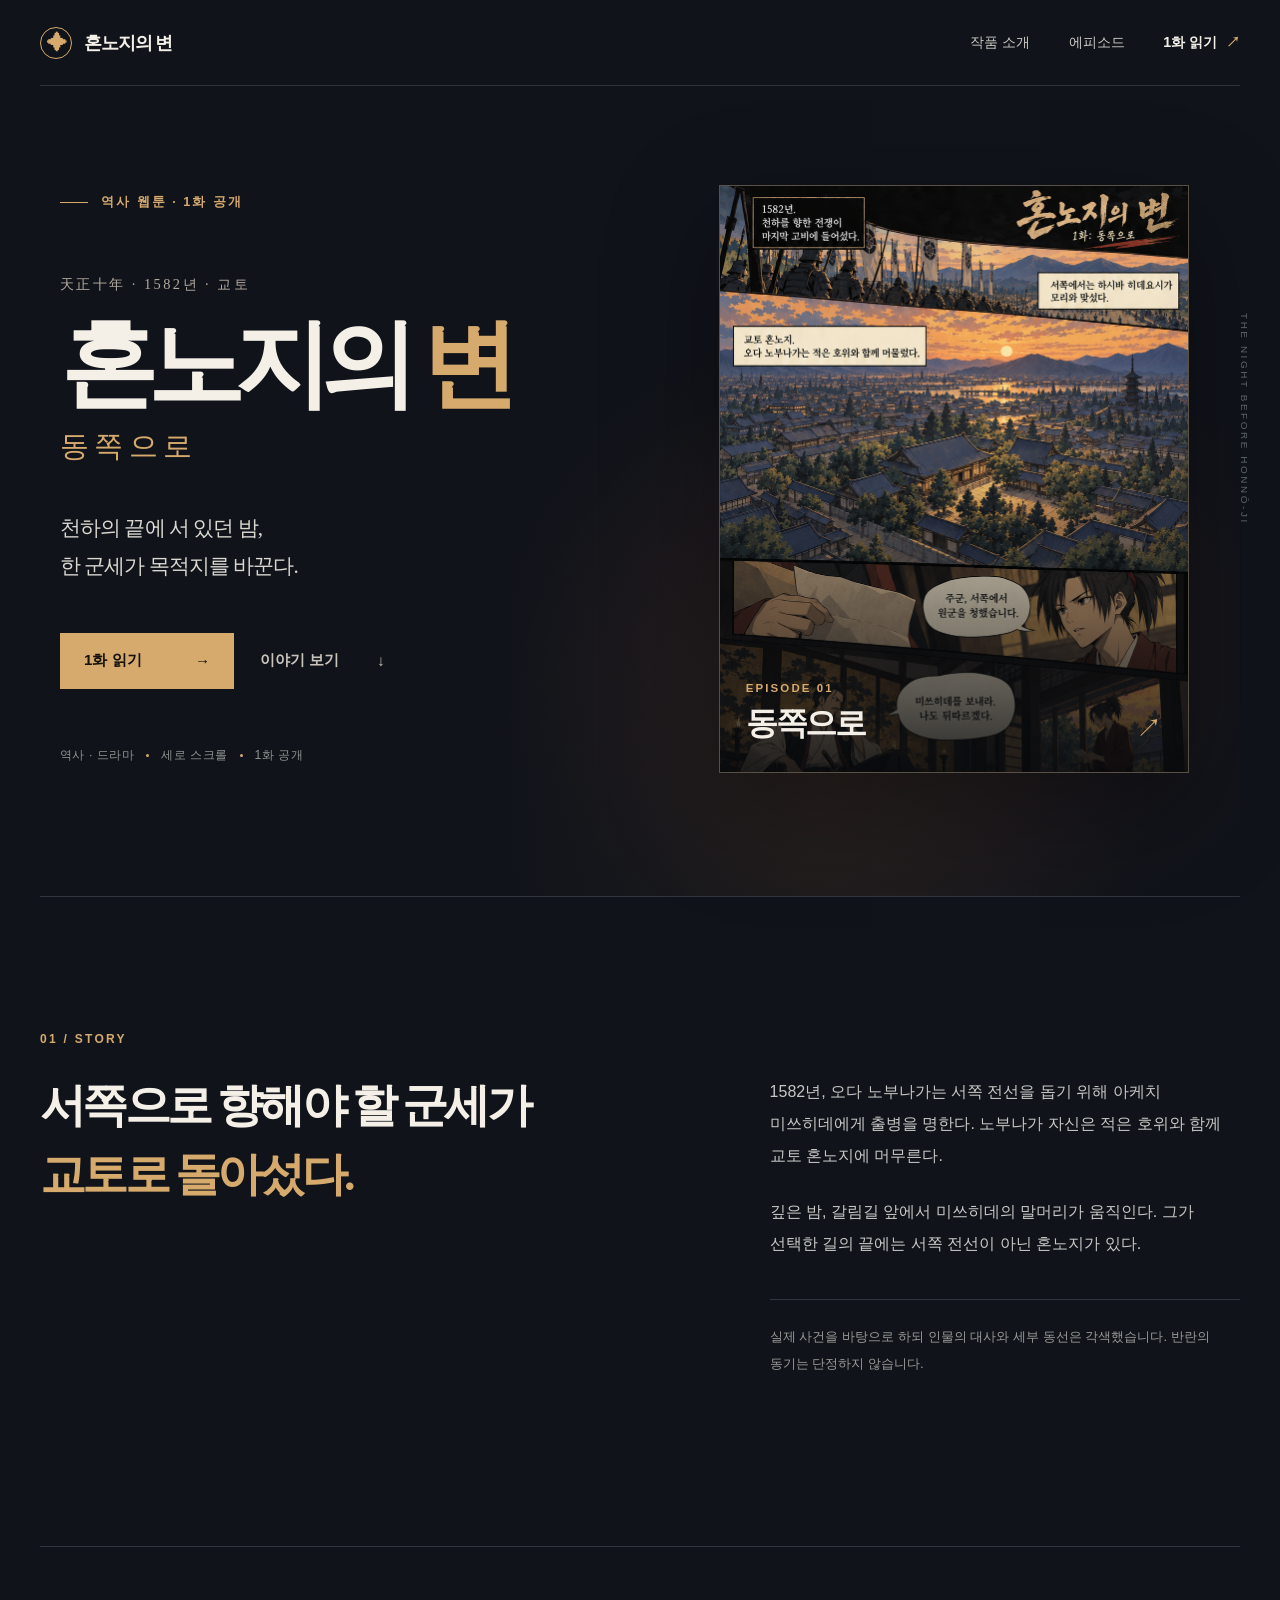
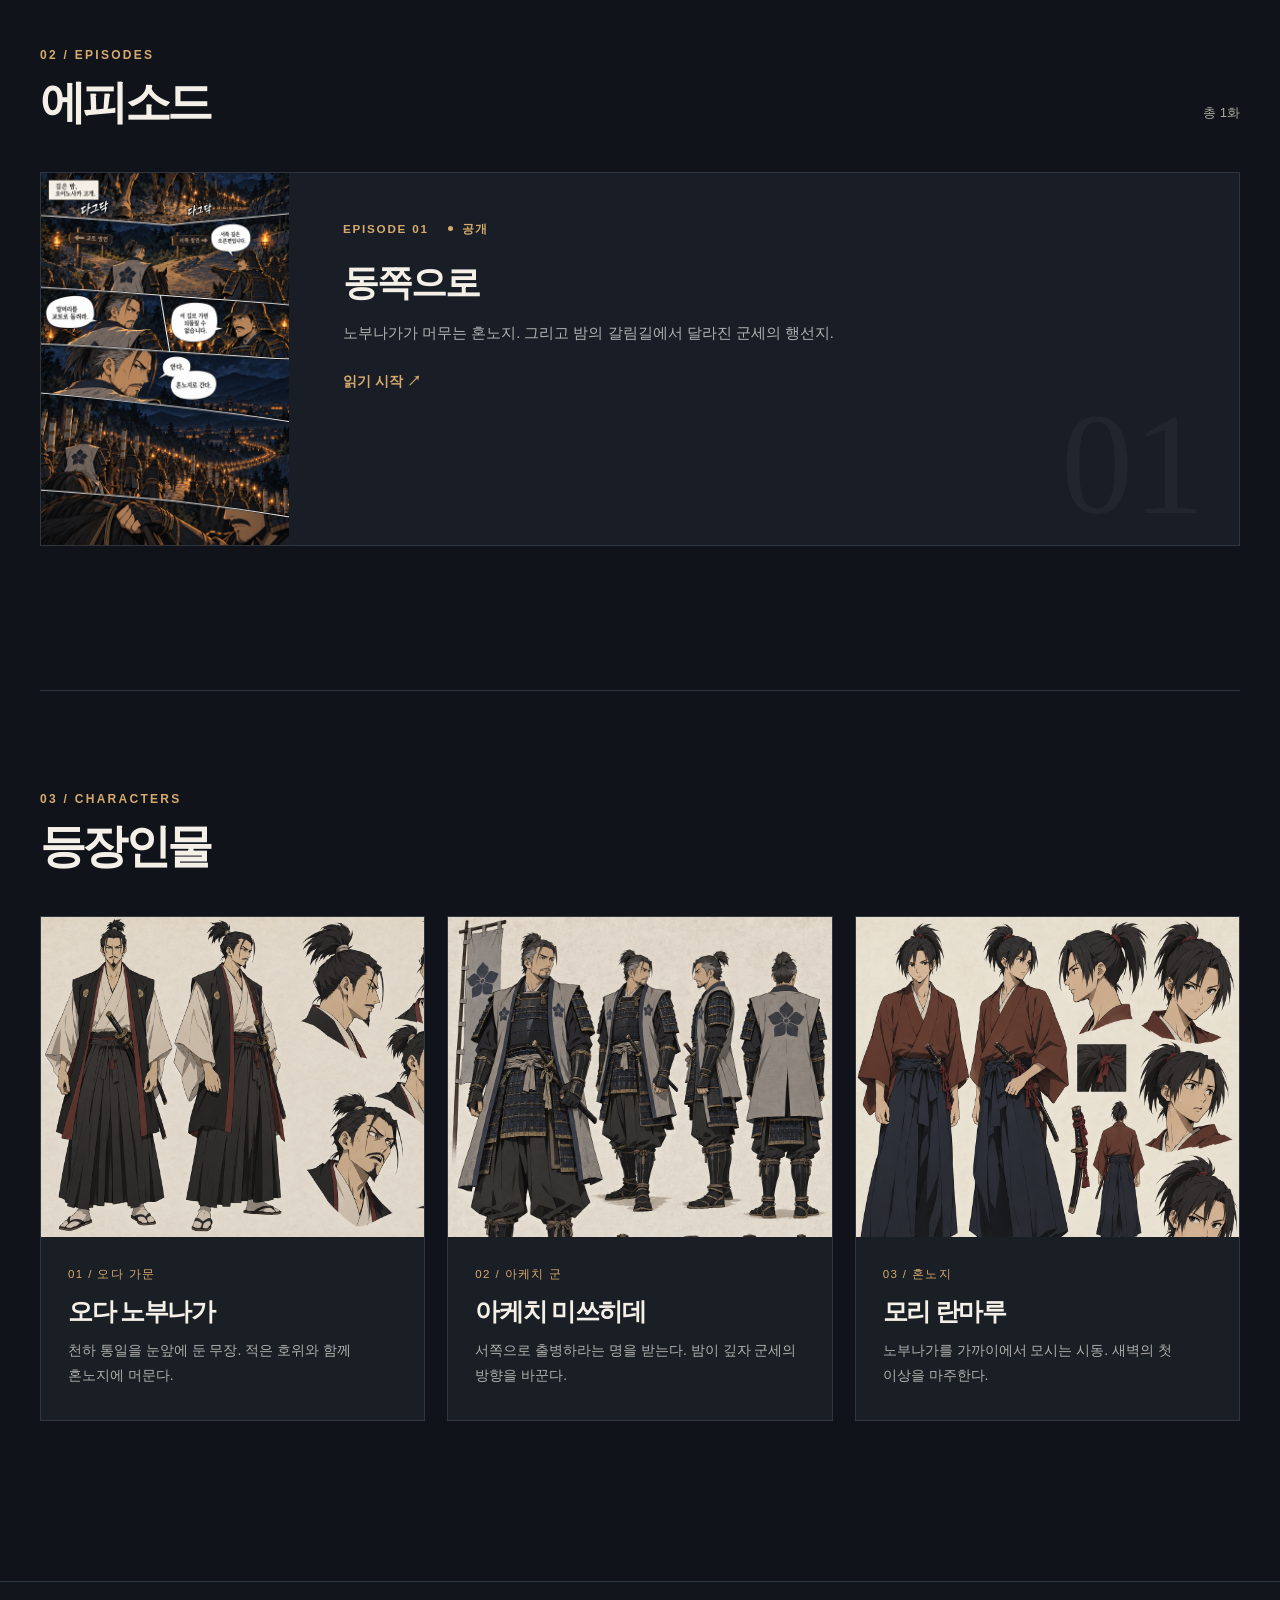
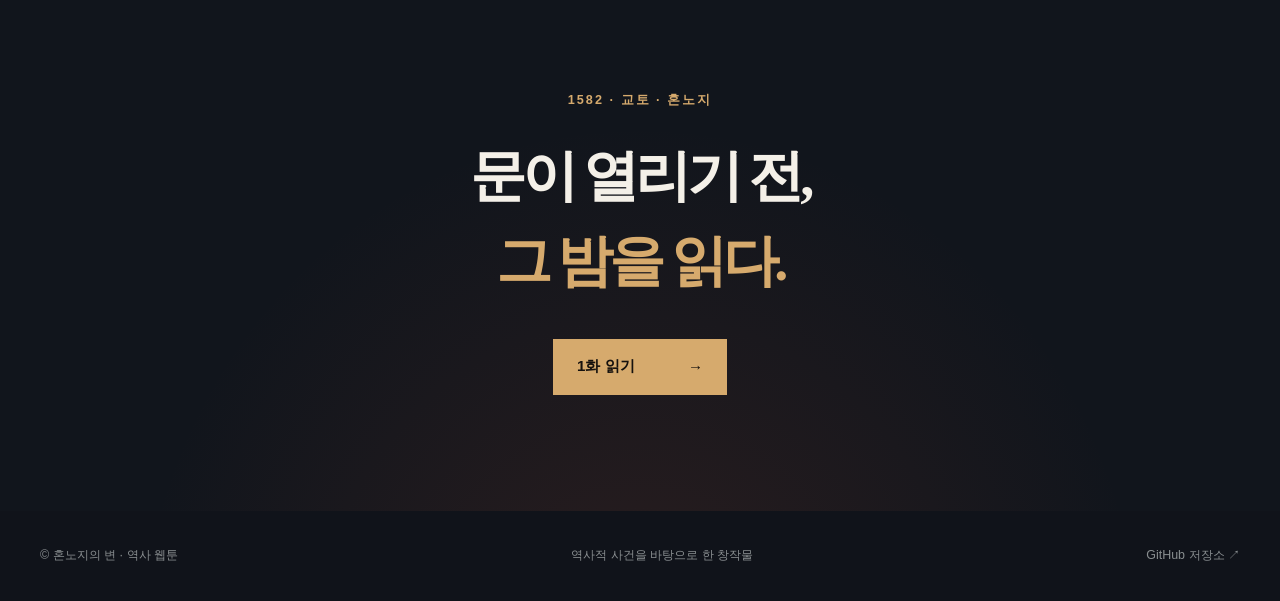
==== index.html @ cfdfa8ea "Publish Honnoji webtoon episode 1 site" ====
<!doctype html>
<html lang="ko">
<head>
  <meta charset="utf-8">
  <meta name="viewport" content="width=device-width, initial-scale=1">
  <meta name="theme-color" content="#10131a">
  <meta name="description" content="1582년 교토, 천하를 향하던 군세가 한밤중에 방향을 바꾼다. 역사 웹툰 《혼노지의 변》 1화 〈동쪽으로〉를 읽어 보세요.">
  <meta property="og:type" content="website">
  <meta property="og:title" content="혼노지의 변 | 역사 웹툰">
  <meta property="og:description" content="천하의 끝에 서 있던 밤, 한 군세가 목적지를 바꾼다. 1화 〈동쪽으로〉 공개.">
  <meta property="og:image" content="https://suke9800.github.io/honnoji-webtoon/01-제국의-끝자락.png">
  <link rel="canonical" href="https://suke9800.github.io/honnoji-webtoon/">
  <link rel="stylesheet" href="site.css">
  <title>혼노지의 변 — 역사 웹툰</title>
</head>
<body class="home-page">
  <a class="skip-link" href="#main">본문으로 건너뛰기</a>
  <header class="site-header">
    <a class="brand" href="./" aria-label="혼노지의 변 홈">
      <span class="brand-mark" aria-hidden="true">✦</span>
      <span>혼노지의 변</span>
    </a>
    <nav aria-label="주 메뉴">
      <a href="#story">작품 소개</a>
      <a href="#episodes">에피소드</a>
      <a class="nav-read" href="episode-1.html">1화 읽기 <span aria-hidden="true">↗</span></a>
    </nav>
  </header>

  <main id="main">
    <section class="hero" aria-labelledby="hero-title">
      <div class="hero-glow" aria-hidden="true"></div>
      <div class="hero-copy">
        <p class="eyebrow"><span class="eyebrow-line"></span> 역사 웹툰 · 1화 공개</p>
        <p class="hero-era">天正十年 · 1582년 · 교토</p>
        <h1 id="hero-title">혼노지의 <em>변</em></h1>
        <p class="hero-subtitle">동쪽으로</p>
        <p class="hero-lead">천하의 끝에 서 있던 밤,<br>한 군세가 목적지를 바꾼다.</p>
        <div class="hero-actions">
          <a class="button button-primary" href="episode-1.html">1화 읽기 <span aria-hidden="true">→</span></a>
          <a class="button button-text" href="#story">이야기 보기 <span aria-hidden="true">↓</span></a>
        </div>
        <div class="hero-meta" aria-label="작품 정보">
          <span>역사 · 드라마</span><span class="meta-divider" aria-hidden="true"></span>
          <span>세로 스크롤</span><span class="meta-divider" aria-hidden="true"></span>
          <span>1화 공개</span>
        </div>
      </div>
      <a class="hero-art" href="episode-1.html" aria-label="1화 동쪽으로 읽기">
        <img src="01-제국의-끝자락.png" alt="군세와 저녁의 교토가 펼쳐지는 1화 첫 장면" width="938" height="1677" fetchpriority="high">
        <span class="art-caption"><span>EPISODE 01</span><strong>동쪽으로</strong><span aria-hidden="true">↗</span></span>
      </a>
      <span class="hero-vertical" aria-hidden="true">THE NIGHT BEFORE HONNŌ-JI</span>
    </section>

    <section id="story" class="story-section section-shell" aria-labelledby="story-title">
      <div class="section-heading">
        <span class="section-number">01 / STORY</span>
        <h2 id="story-title">서쪽으로 향해야 할 군세가<br><em>교토로 돌아섰다.</em></h2>
      </div>
      <div class="story-body">
        <p>1582년, 오다 노부나가는 서쪽 전선을 돕기 위해 아케치 미쓰히데에게 출병을 명한다. 노부나가 자신은 적은 호위와 함께 교토 혼노지에 머무른다.</p>
        <p>깊은 밤, 갈림길 앞에서 미쓰히데의 말머리가 움직인다. 그가 선택한 길의 끝에는 서쪽 전선이 아닌 혼노지가 있다.</p>
        <p class="story-note">실제 사건을 바탕으로 하되 인물의 대사와 세부 동선은 각색했습니다. 반란의 동기는 단정하지 않습니다.</p>
      </div>
    </section>

    <section id="episodes" class="episodes-section section-shell" aria-labelledby="episodes-title">
      <div class="section-heading compact">
        <div><span class="section-number">02 / EPISODES</span><h2 id="episodes-title">에피소드</h2></div>
        <span class="episode-count">총 1화</span>
      </div>
      <a class="episode-card" href="episode-1.html" aria-label="1화 동쪽으로 읽기">
        <div class="episode-thumb"><img src="03-길이-꺾이는-밤.png" alt="밤길을 달리는 아케치 군" width="1024" height="1536" loading="lazy"></div>
        <div class="episode-info">
          <span class="episode-kicker">EPISODE 01 <span class="live-dot"></span> 공개</span>
          <h3>동쪽으로</h3>
          <p>노부나가가 머무는 혼노지. 그리고 밤의 갈림길에서 달라진 군세의 행선지.</p>
          <span class="episode-read">읽기 시작 <span aria-hidden="true">↗</span></span>
        </div>
        <span class="episode-index" aria-hidden="true">01</span>
      </a>
    </section>

    <section class="cast-section section-shell" aria-labelledby="cast-title">
      <div class="section-heading compact">
        <div><span class="section-number">03 / CHARACTERS</span><h2 id="cast-title">등장인물</h2></div>
      </div>
      <div class="cast-grid">
        <article class="cast-card">
          <div class="cast-image"><img src="인물-노부나가.png" alt="오다 노부나가 인물 기준 그림" width="1536" height="1024" loading="lazy"></div>
          <div class="cast-copy"><span>01 / 오다 가문</span><h3>오다 노부나가</h3><p>천하 통일을 눈앞에 둔 무장. 적은 호위와 함께 혼노지에 머문다.</p></div>
        </article>
        <article class="cast-card">
          <div class="cast-image"><img src="인물-미쓰히데.png" alt="아케치 미쓰히데 인물 기준 그림" width="1024" height="1536" loading="lazy"></div>
          <div class="cast-copy"><span>02 / 아케치 군</span><h3>아케치 미쓰히데</h3><p>서쪽으로 출병하라는 명을 받는다. 밤이 깊자 군세의 방향을 바꾼다.</p></div>
        </article>
        <article class="cast-card">
          <div class="cast-image"><img src="인물-란마루.png" alt="모리 란마루 인물 기준 그림" width="1214" height="1296" loading="lazy"></div>
          <div class="cast-copy"><span>03 / 혼노지</span><h3>모리 란마루</h3><p>노부나가를 가까이에서 모시는 시동. 새벽의 첫 이상을 마주한다.</p></div>
        </article>
      </div>
    </section>

    <section class="closing-cta" aria-labelledby="closing-title">
      <p class="eyebrow">1582 · 교토 · 혼노지</p>
      <h2 id="closing-title">문이 열리기 전,<br><em>그 밤을 읽다.</em></h2>
      <a class="button button-primary" href="episode-1.html">1화 읽기 <span aria-hidden="true">→</span></a>
    </section>
  </main>

  <footer class="site-footer">
    <span>© 혼노지의 변 · 역사 웹툰</span>
    <span>역사적 사건을 바탕으로 한 창작물</span>
    <a href="https://github.com/suke9800/honnoji-webtoon" target="_blank" rel="noopener noreferrer">GitHub 저장소 <span aria-hidden="true">↗</span></a>
  </footer>
</body>
</html>
---- site.css ----
@charset "UTF-8";

:root {
  color-scheme: dark;
  --ink: #10131a;
  --deep: #090a0d;
  --panel: #171b23;
  --line: #303640;
  --text: #f4f0e8;
  --muted: #aaa99f;
  --gold: #d6aa6d;
  --red: #a44436;
  --serif: "Noto Serif KR", "Nanum Myeongjo", "AppleMyungjo", "Batang", Georgia, serif;
  --sans: "Pretendard", "Noto Sans KR", "Malgun Gothic", "Apple SD Gothic Neo", Arial, sans-serif;
}

* { box-sizing: border-box; }
html { scroll-behavior: smooth; }
body { margin: 0; color: var(--text); background: var(--ink); font-family: var(--sans); }
img { max-width: 100%; }
a { color: inherit; }
button { font: inherit; }
::selection { color: #160f0b; background: var(--gold); }
:focus-visible { outline: 2px solid var(--gold); outline-offset: 5px; }
.skip-link { position: fixed; top: -100px; left: 16px; z-index: 100; padding: 12px 16px; background: var(--gold); color: var(--ink); font-weight: 700; }
.skip-link:focus { top: 16px; }

.site-header { position: relative; z-index: 3; display: flex; align-items: center; justify-content: space-between; width: min(100% - 80px, 1400px); height: 86px; margin: 0 auto; border-bottom: 1px solid rgba(255,255,255,.13); }
.brand { display: inline-flex; align-items: center; gap: 12px; text-decoration: none; font-family: var(--serif); font-weight: 700; font-size: 1.14rem; letter-spacing: -.06em; }
.brand-mark { display: grid; place-items: center; width: 32px; height: 32px; border: 1px solid var(--gold); border-radius: 50%; color: var(--gold); font-family: var(--sans); font-size: 1.25rem; line-height: 1; }
.site-header nav { display: flex; align-items: center; gap: clamp(18px, 3vw, 44px); }
.site-header nav a { color: #c9c8c2; text-decoration: none; font-size: .89rem; transition: color .2s; }
.site-header nav a:hover, .site-header nav a:focus-visible { color: var(--gold); }
.site-header nav .nav-read { color: var(--text); font-weight: 700; }
.nav-read span { margin-left: 5px; color: var(--gold); }

.hero { position: relative; display: grid; grid-template-columns: minmax(0,1fr) minmax(400px, .9fr); align-items: center; gap: clamp(36px,6vw,90px); width: min(100% - 80px, 1400px); min-height: min(810px, calc(100svh - 86px)); margin: 0 auto; padding: 72px 4vw 96px 0; isolation: isolate; }
.hero-glow { position: absolute; z-index: -1; right: 0; bottom: 0; width: 70%; height: 80%; pointer-events: none; background: radial-gradient(ellipse at 60% 60%, rgba(160,72,46,.13), transparent 60%), radial-gradient(ellipse at 50% 85%, rgba(210,146,66,.08), transparent 55%); }
.hero-copy { max-width: 720px; padding-left: clamp(0px, 2vw, 20px); }
.eyebrow { display: flex; align-items: center; gap: 13px; margin: 0; color: var(--gold); font-size: .79rem; font-weight: 700; letter-spacing: .16em; }
.eyebrow-line { display: inline-block; width: 28px; height: 1px; background: var(--gold); }
.hero-era { margin: 64px 0 16px; color: #b4aaa0; font-family: var(--serif); font-size: .9rem; letter-spacing: .17em; }
.hero h1 { margin: 0; white-space: nowrap; font-family: var(--serif); font-size: clamp(4.1rem, 7.6vw, 8rem); line-height: 1.12; font-weight: 700; letter-spacing: -.105em; }
.hero h1 em, .section-heading h2 em, .closing-cta h2 em { color: var(--gold); font-style: normal; }
.hero-subtitle { margin: 8px 0 42px; color: var(--gold); font-family: var(--serif); font-size: clamp(1.5rem, 2.3vw, 2.25rem); letter-spacing: .18em; }
.hero-lead { margin: 0; color: #dad8d1; font-family: var(--serif); font-size: clamp(1.2rem, 1.65vw, 1.55rem); line-height: 1.8; letter-spacing: -.045em; }
.hero-actions { display: flex; flex-wrap: wrap; align-items: center; gap: 26px; margin-top: 48px; }
.button { display: inline-flex; align-items: center; justify-content: space-between; gap: 38px; min-height: 56px; padding: 0 24px; text-decoration: none; font-size: .94rem; font-weight: 700; transition: transform .2s, background .2s, color .2s; }
.button:hover { transform: translateY(-3px); }
.button-primary { min-width: 174px; color: #15110e; background: var(--gold); }
.button-primary:hover { background: #e5bd83; }
.button-text { padding-inline: 0; color: #c9c4bb; }
.button-text:hover { color: var(--gold); }
.hero-meta { display: flex; align-items: center; gap: 12px; margin-top: 58px; color: #8e938f; font-size: .77rem; letter-spacing: .04em; }
.meta-divider { width: 3px; height: 3px; border-radius: 50%; background: var(--gold); }
.hero-art { position: relative; display: block; width: min(100%, 470px); justify-self: end; aspect-ratio: 4 / 5; overflow: hidden; border: 1px solid rgba(214,170,109,.3); background: #232a34; text-decoration: none; box-shadow: 0 35px 100px rgba(0,0,0,.35); transition: transform .35s, box-shadow .35s; }
.hero-art:hover { transform: translateY(-8px); box-shadow: 0 45px 110px rgba(0,0,0,.5); }
.hero-art > img { display: block; width: 100%; height: 100%; object-fit: cover; object-position: top center; }
.hero-art::after { content: ""; position: absolute; inset: 45% 0 0; pointer-events: none; background: linear-gradient(transparent,rgba(6,8,11,.85)); }
.art-caption { position: absolute; z-index: 1; right: 26px; bottom: 26px; left: 26px; display: grid; grid-template-columns: 1fr auto; align-items: end; gap: 8px; }
.art-caption span:first-child { grid-column: 1 / -1; color: var(--gold); font-size: .72rem; font-weight: 700; letter-spacing: .18em; }
.art-caption strong { font-family: var(--serif); font-size: 2rem; letter-spacing: -.07em; }
.art-caption span:last-child { color: var(--gold); font-size: 1.6rem; }
.hero-vertical { position: absolute; right: -10px; top: 28%; color: #5c6468; font-size: .62rem; letter-spacing: .26em; writing-mode: vertical-rl; }

.section-shell { width: min(100% - 80px, 1280px); margin: 0 auto; }
.story-section { display: grid; grid-template-columns: 1fr .75fr; gap: clamp(50px, 8vw, 140px); padding-top: 132px; padding-bottom: 144px; border-top: 1px solid var(--line); }
.section-number { display: inline-block; margin-bottom: 25px; color: var(--gold); font-size: .75rem; font-weight: 700; letter-spacing: .19em; }
.section-heading h2 { margin: 0; font-family: var(--serif); font-size: clamp(2.1rem, 3.6vw, 3.75rem); font-weight: 600; line-height: 1.5; letter-spacing: -.08em; }
.story-body { padding-top: 47px; }
.story-body p { margin: 0 0 24px; color: #c7c8c5; font-size: 1rem; line-height: 2; word-break: keep-all; }
.story-body .story-note { margin-top: 39px; padding-top: 24px; border-top: 1px solid var(--line); color: #999b97; font-size: .84rem; }
.episodes-section { padding-top: 98px; padding-bottom: 144px; border-top: 1px solid var(--line); }
.section-heading.compact { display: flex; align-items: end; justify-content: space-between; margin-bottom: 42px; }
.section-heading.compact .section-number { margin-bottom: 13px; }
.section-heading.compact h2 { line-height: 1.2; }
.episode-count { padding-bottom: 8px; color: #aaa9a3; font-size: .82rem; }
.episode-card { position: relative; display: grid; grid-template-columns: 248px 1fr; min-height: 274px; overflow: hidden; border: 1px solid var(--line); background: #191e26; text-decoration: none; transition: border-color .2s, background .2s, transform .2s; }
.episode-card:hover { transform: translateY(-4px); border-color: var(--gold); background: #222730; }
.episode-thumb { overflow: hidden; }
.episode-thumb img { display: block; width: 100%; height: 100%; object-fit: cover; object-position: center 75%; transition: transform .4s; }
.episode-card:hover .episode-thumb img { transform: scale(1.04); }
.episode-info { position: relative; z-index: 1; padding: 46px 70px 42px 54px; }
.episode-kicker { color: var(--gold); font-size: .73rem; font-weight: 700; letter-spacing: .15em; }
.live-dot { display: inline-block; width: 5px; height: 5px; margin: 0 4px 2px 14px; border-radius: 50%; background: var(--gold); }
.episode-info h3 { margin: 22px 0 12px; font-family: var(--serif); font-size: 2.25rem; font-weight: 600; letter-spacing: -.06em; }
.episode-info p { max-width: 570px; margin: 0; color: #aeb2b1; font-size: .92rem; line-height: 1.8; }
.episode-read { display: inline-block; margin-top: 26px; color: var(--gold); font-size: .85rem; font-weight: 700; }
.episode-index { position: absolute; right: 34px; bottom: 8px; color: rgba(255,255,255,.035); font-family: Georgia,serif; font-size: 9rem; line-height: 1; pointer-events: none; }
.cast-section { padding-top: 98px; padding-bottom: 160px; border-top: 1px solid var(--line); }
.cast-grid { display: grid; grid-template-columns: repeat(3, minmax(0,1fr)); gap: 22px; }
.cast-card { min-width: 0; border: 1px solid var(--line); background: #1a1e25; }
.cast-image { height: 320px; overflow: hidden; background: #cfc0a3; }
.cast-image img { display: block; width: 100%; height: 100%; object-fit: cover; object-position: top left; filter: saturate(.85); transition: transform .35s; }
.cast-card:hover .cast-image img { transform: scale(1.035); }
.cast-copy { padding: 27px 27px 33px; }
.cast-copy > span { color: var(--gold); font-size: .72rem; letter-spacing: .12em; }
.cast-copy h3 { margin: 13px 0 10px; font-family: var(--serif); font-size: 1.55rem; letter-spacing: -.055em; }
.cast-copy p { margin: 0; color: #aeb0ac; font-size: .87rem; line-height: 1.75; word-break: keep-all; }
.closing-cta { display: flex; flex-direction: column; align-items: center; padding: 110px 20px 116px; text-align: center; border-top: 1px solid var(--line); background: radial-gradient(ellipse at 50% 130%, rgba(159,69,44,.18), transparent 56%), #11151c; }
.closing-cta .eyebrow { display: block; }
.closing-cta h2 { margin: 25px 0 36px; font-family: var(--serif); font-size: clamp(2.2rem, 4.4vw, 4.3rem); font-weight: 600; line-height: 1.5; letter-spacing: -.075em; }
.site-footer { display: flex; align-items: center; justify-content: space-between; gap: 20px; width: min(100% - 80px, 1400px); min-height: 90px; margin: 0 auto; color: #898e90; font-size: .78rem; }
.site-footer a { text-decoration: none; }
.site-footer a:hover { color: var(--gold); }

.reader-page { background: var(--deep); }
.reading-progress { position: fixed; z-index: 20; top: 0; left: 0; width: 100%; height: 3px; }
.reading-progress > span { display: block; width: 0; height: 100%; background: var(--gold); transition: width .08s linear; }
.reader-header { position: relative; z-index: 5; display: grid; grid-template-columns: 1fr auto 1fr; align-items: center; height: 68px; padding: 0 clamp(16px, 4vw, 64px); border-bottom: 1px solid #222630; background: #11141a; }
.reader-header a { text-decoration: none; font-size: .82rem; }
.reader-header a:hover { color: var(--gold); }
.back-link { display: inline-flex; gap: 10px; align-items: center; justify-self: start; color: #bbbdb9; }
.back-link span:first-child { font-size: 1.3rem; }
.reader-heading { display: flex; align-items: center; gap: 13px; font-size: .85rem; }
.reader-heading span { color: #8f9698; }
.reader-heading strong { font-weight: 700; }
.reader-top-link { justify-self: end; color: #aaaead; }
.reader-intro { display: flex; flex-direction: column; align-items: center; justify-content: center; min-height: 310px; padding: 55px 24px 60px; text-align: center; }
.reader-intro > p:first-child { margin: 0; color: var(--gold); font-size: .68rem; letter-spacing: .24em; }
.reader-intro h1 { margin: 20px 0 16px; font-family: var(--serif); font-size: clamp(2.4rem, 6vw, 4rem); letter-spacing: -.06em; }
.reader-intro-line { display: block; width: 46px; height: 1px; background: var(--gold); }
.reader-hint { margin: 20px 0 0; color: #7e8686; font-size: .78rem; }
.comic { width: min(100%, 1024px); margin: 0 auto; }
.comic img { display: block; width: 100%; height: auto; margin: 0; }
.reader-end { display: flex; flex-direction: column; align-items: center; padding: 94px 20px 110px; text-align: center; }
.end-rule { width: 1px; height: 67px; background: var(--gold); }
.reader-end > p:first-of-type { margin: 30px 0 0; color: var(--gold); font-size: .75rem; letter-spacing: .16em; }
.reader-end h2 { margin: 15px 0 20px; font-family: var(--serif); font-size: 3rem; font-weight: 600; }
.end-description { margin: 0; color: #c1c3bf; font-family: var(--serif); font-size: 1.08rem; line-height: 1.9; }
.end-actions { display: flex; align-items: center; gap: 27px; margin-top: 38px; }
.reader-end .adaptation-note { margin: 76px 0 0; color: #858c8e; font-size: .75rem; }
.float-top { position: fixed; z-index: 10; right: 24px; bottom: 24px; display: grid; place-items: center; width: 46px; height: 46px; border: 1px solid #656463; border-radius: 50%; color: var(--text); background: rgba(20,24,31,.9); cursor: pointer; opacity: 0; visibility: hidden; transform: translateY(10px); transition: opacity .2s, visibility .2s, transform .2s; }
.float-top.visible { opacity: 1; visibility: visible; transform: translateY(0); }
.float-top:hover { color: var(--gold); border-color: var(--gold); }

@media (max-width: 1050px) {
  .hero { grid-template-columns: 1fr .78fr; gap: 30px; padding-right: 0; }
  .hero h1 { font-size: clamp(3.5rem, 7.2vw, 6.2rem); }
  .hero-vertical { display: none; }
  .story-section { grid-template-columns: 1fr .9fr; gap: 60px; }
  .cast-image { height: 270px; }
}
@media (max-width: 760px) {
  .site-header { width: min(100% - 36px, 680px); height: 68px; }
  .brand { gap: 8px; font-size: .98rem; }
  .brand-mark { width: 27px; height: 27px; font-size: 1rem; }
  .site-header nav { gap: 17px; }
  .site-header nav a:not(.nav-read) { display: none; }
  .site-header nav .nav-read { font-size: .8rem; }
  .hero { display: flex; flex-direction: column; align-items: stretch; gap: 54px; width: min(100% - 36px, 680px); min-height: 0; padding: 63px 0 88px; }
  .hero-copy { padding: 0; }
  .hero-era { margin-top: 43px; }
  .hero h1 { font-size: clamp(3.6rem, 13vw, 6rem); }
  .hero-subtitle { margin-bottom: 30px; }
  .hero-lead { font-size: 1.18rem; }
  .hero-actions { gap: 19px; margin-top: 36px; }
  .hero-meta { margin-top: 39px; }
  .hero-art { width: min(100%, 530px); justify-self: auto; margin: 0 auto; aspect-ratio: 4 / 4.3; }
  .section-shell { width: min(100% - 36px, 680px); }
  .story-section { display: block; padding-top: 82px; padding-bottom: 91px; }
  .story-body { padding-top: 30px; }
  .section-heading h2 { font-size: clamp(2rem, 6vw, 3rem); }
  .episodes-section, .cast-section { padding-top: 75px; padding-bottom: 90px; }
  .episode-card { grid-template-columns: 150px 1fr; min-height: 225px; }
  .episode-info { padding: 30px 25px; }
  .episode-info h3 { margin-top: 17px; font-size: 1.75rem; }
  .episode-info p { font-size: .8rem; }
  .episode-read { margin-top: 18px; }
  .episode-index { display: none; }
  .cast-grid { grid-template-columns: repeat(2,minmax(0,1fr)); gap: 14px; }
  .cast-image { height: 230px; }
  .cast-copy { padding: 20px; }
  .closing-cta { padding: 82px 20px 88px; }
  .site-footer { flex-wrap: wrap; width: min(100% - 36px, 680px); padding: 28px 0; }
  .reader-header { height: 60px; grid-template-columns: auto 1fr auto; gap: 15px; }
  .reader-heading { display: block; justify-self: center; text-align: center; font-size: .78rem; }
  .reader-heading span { display: none; }
  .reader-intro { min-height: 265px; }
}
@media (max-width: 480px) {
  .hero h1 { font-size: clamp(3.2rem, 14vw, 4.35rem); }
  .hero-era { font-size: .77rem; }
  .hero-art { aspect-ratio: 4 / 4.8; }
  .hero-meta { flex-wrap: wrap; font-size: .7rem; }
  .story-body p { font-size: .94rem; }
  .episode-card { display: block; }
  .episode-thumb { height: 190px; }
  .episode-thumb img { object-position: center 53%; }
  .episode-info { padding: 26px; }
  .cast-grid { grid-template-columns: 1fr; }
  .cast-image { height: 270px; }
  .site-footer { display: grid; gap: 10px; }
  .reader-top-link { display: none; }
  .reader-header { grid-template-columns: 1fr auto; }
  .reader-heading { justify-self: end; }
  .reader-intro { min-height: 235px; }
  .reader-end { padding-bottom: 90px; }
  .end-actions { flex-wrap: wrap; justify-content: center; gap: 15px; }
  .float-top { right: 15px; bottom: 17px; width: 42px; height: 42px; }
}
@media (prefers-reduced-motion: reduce) {
  html { scroll-behavior: auto; }
  *, *::before, *::after { transition-duration: .01ms !important; animation-duration: .01ms !important; }
}
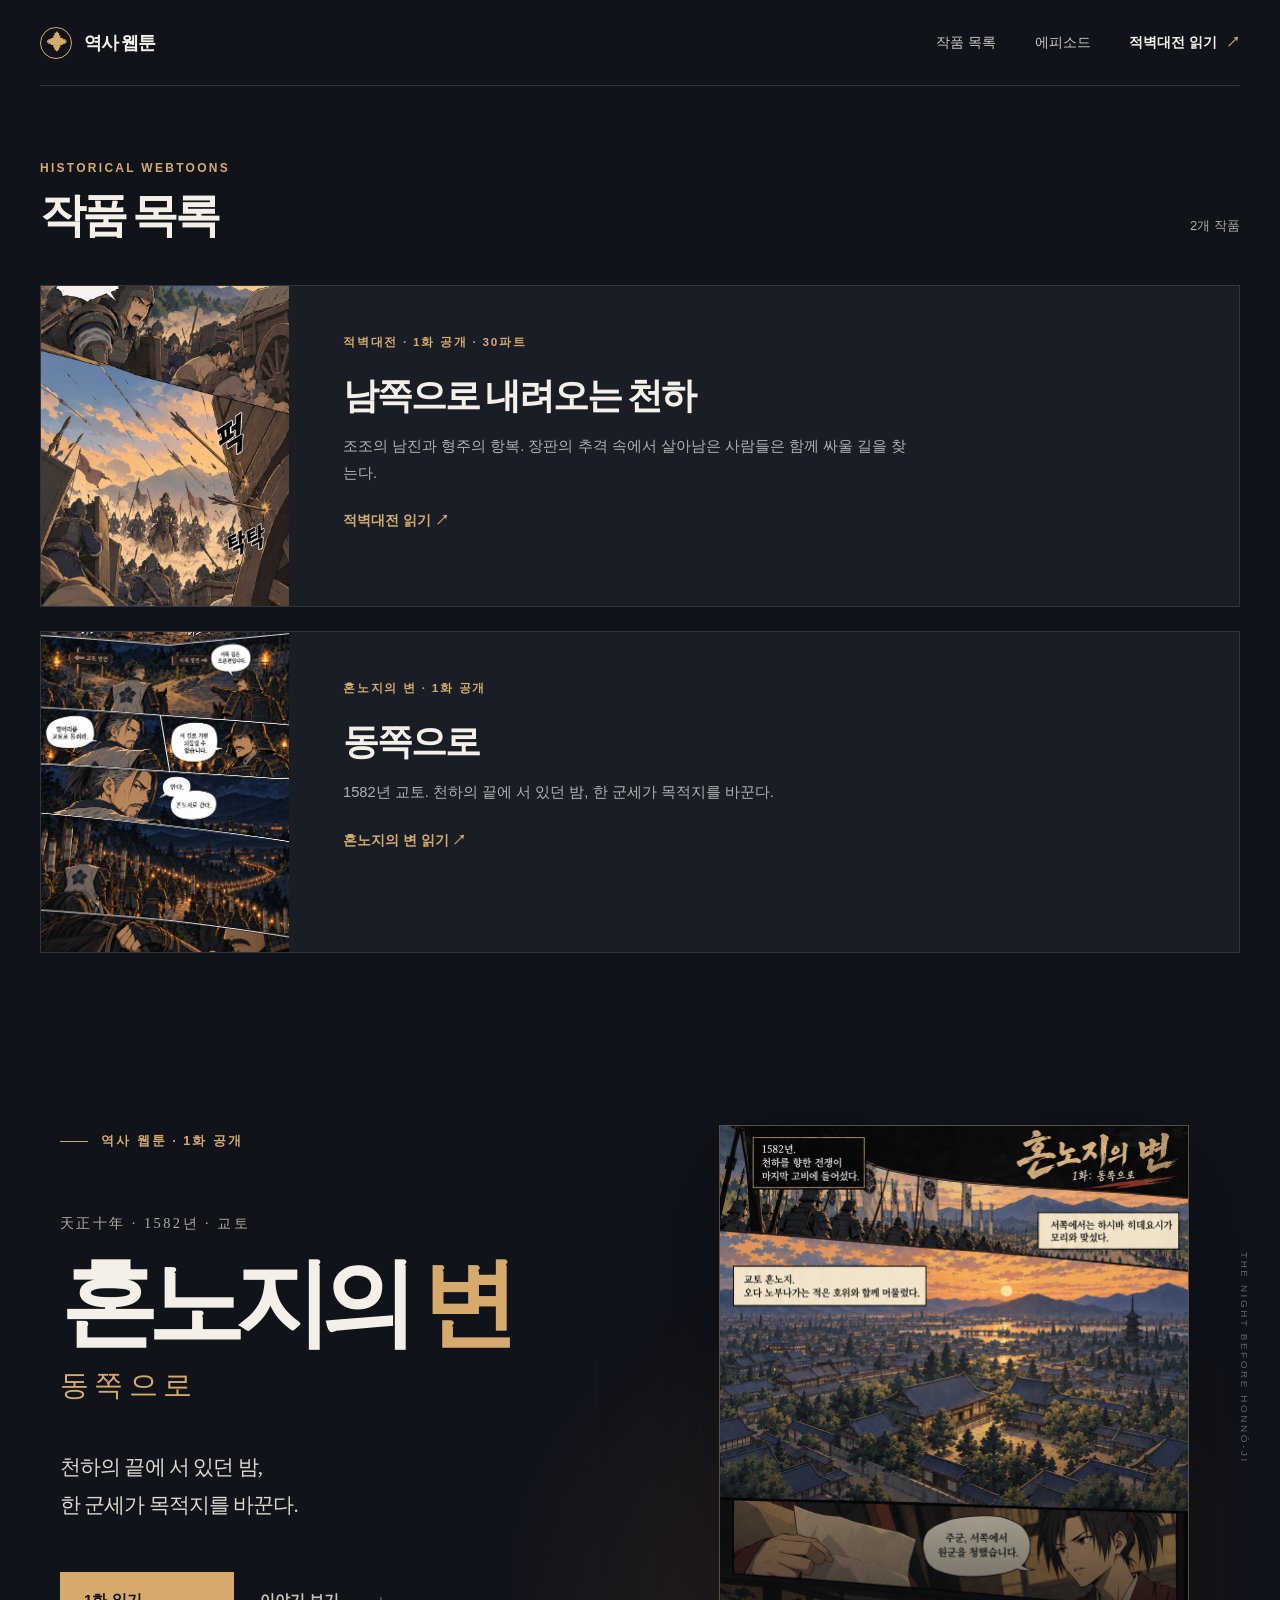
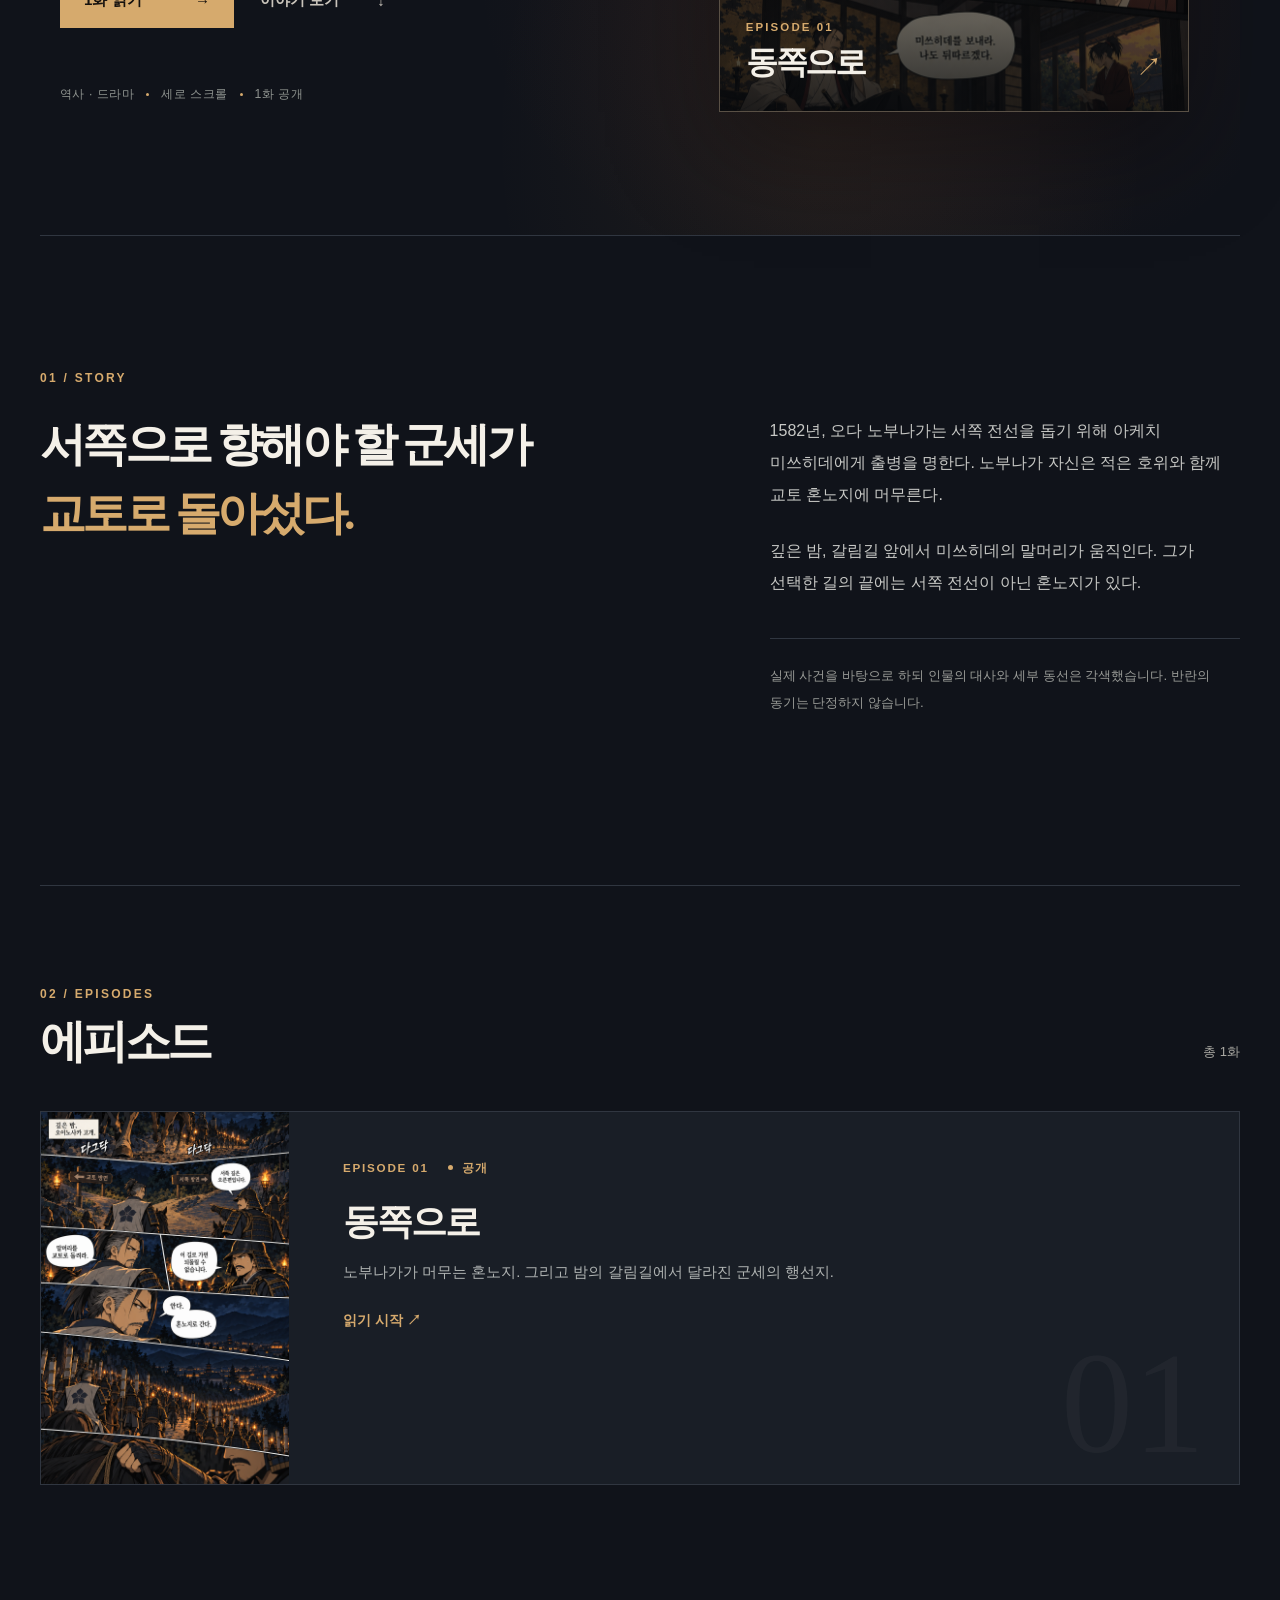
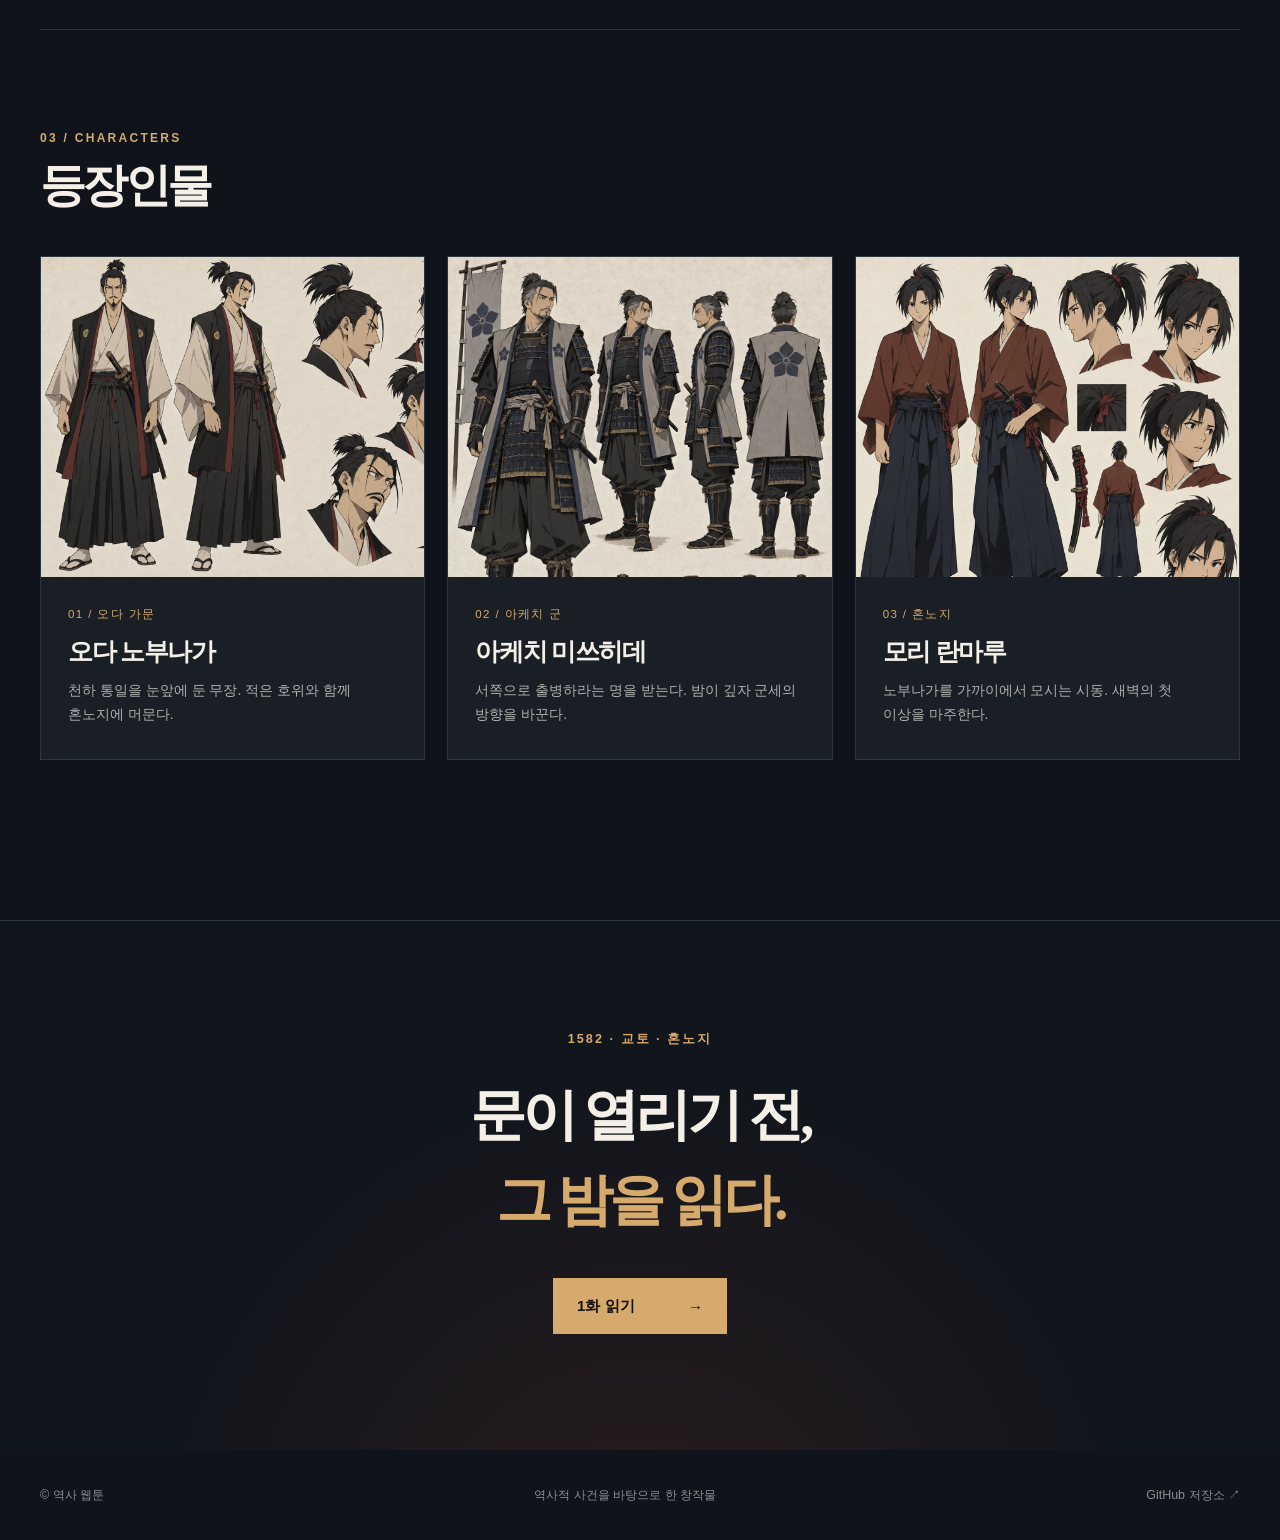
==== commit 6de5a094: "Publish Red Cliffs episode 1 and add webtoon catalogue" ====
--- a/index.html
+++ b/index.html
@@ -4,30 +4,45 @@
   <meta charset="utf-8">
   <meta name="viewport" content="width=device-width, initial-scale=1">
   <meta name="theme-color" content="#10131a">
-  <meta name="description" content="1582년 교토, 천하를 향하던 군세가 한밤중에 방향을 바꾼다. 역사 웹툰 《혼노지의 변》 1화 〈동쪽으로〉를 읽어 보세요.">
+  <meta name="description" content="역사 웹툰 적벽대전과 혼노지의 변을 세로 스크롤로 읽어 보세요. 적벽대전 1화 30파트 공개.">
   <meta property="og:type" content="website">
-  <meta property="og:title" content="혼노지의 변 | 역사 웹툰">
-  <meta property="og:description" content="천하의 끝에 서 있던 밤, 한 군세가 목적지를 바꾼다. 1화 〈동쪽으로〉 공개.">
+  <meta property="og:title" content="역사 웹툰 | 적벽대전 · 혼노지의 변">
+  <meta property="og:description" content="적벽대전 1화 30파트와 혼노지의 변 1화를 읽어 보세요.">
   <meta property="og:image" content="https://suke9800.github.io/honnoji-webtoon/01-제국의-끝자락.png">
   <link rel="canonical" href="https://suke9800.github.io/honnoji-webtoon/">
+  <link rel="icon" type="image/svg+xml" href="favicon.svg">
   <link rel="stylesheet" href="site.css">
-  <title>혼노지의 변 — 역사 웹툰</title>
+  <title>역사 웹툰 | 적벽대전 · 혼노지의 변</title>
 </head>
 <body class="home-page">
   <a class="skip-link" href="#main">본문으로 건너뛰기</a>
   <header class="site-header">
-    <a class="brand" href="./" aria-label="혼노지의 변 홈">
+    <a class="brand" href="./" aria-label="역사 웹툰 홈">
       <span class="brand-mark" aria-hidden="true">✦</span>
-      <span>혼노지의 변</span>
+      <span>역사 웹툰</span>
     </a>
     <nav aria-label="주 메뉴">
-      <a href="#story">작품 소개</a>
+      <a href="#works">작품 목록</a>
       <a href="#episodes">에피소드</a>
-      <a class="nav-read" href="episode-1.html">1화 읽기 <span aria-hidden="true">↗</span></a>
+      <a class="nav-read" href="red-cliffs/episode-1.html">적벽대전 읽기 <span aria-hidden="true">↗</span></a>
     </nav>
   </header>
 
   <main id="main">
+    <section id="works" class="works-section section-shell" aria-labelledby="works-title">
+      <div class="section-heading compact"><div><span class="section-number">HISTORICAL WEBTOONS</span><h2 id="works-title">작품 목록</h2></div><span class="episode-count">2개 작품</span></div>
+      <div class="works-list">
+        <a class="episode-card" href="red-cliffs/episode-1.html" aria-label="적벽대전 1화 남쪽으로 내려오는 천하 읽기">
+          <div class="episode-thumb red-cliffs-thumb"><img src="red-cliffs/assets/part-17.png" alt="장판의 피란 대열에 쏟아지는 화살" width="724" height="2172" loading="eager"></div>
+          <div class="episode-info"><span class="episode-kicker">적벽대전 · 1화 공개 · 30파트</span><h3>남쪽으로 내려오는 천하</h3><p>조조의 남진과 형주의 항복. 장판의 추격 속에서 살아남은 사람들은 함께 싸울 길을 찾는다.</p><span class="episode-read">적벽대전 읽기 ↗</span></div>
+        </a>
+        <a class="episode-card" href="episode-1.html" aria-label="혼노지의 변 1화 동쪽으로 읽기">
+          <div class="episode-thumb"><img src="03-길이-꺾이는-밤.png" alt="밤길을 달리는 아케치 군" width="1024" height="1536" loading="lazy"></div>
+          <div class="episode-info"><span class="episode-kicker">혼노지의 변 · 1화 공개</span><h3>동쪽으로</h3><p>1582년 교토. 천하의 끝에 서 있던 밤, 한 군세가 목적지를 바꾼다.</p><span class="episode-read">혼노지의 변 읽기 ↗</span></div>
+        </a>
+      </div>
+    </section>
+
     <section class="hero" aria-labelledby="hero-title">
       <div class="hero-glow" aria-hidden="true"></div>
       <div class="hero-copy">
@@ -110,7 +125,7 @@
   </main>
 
   <footer class="site-footer">
-    <span>© 혼노지의 변 · 역사 웹툰</span>
+    <span>© 역사 웹툰</span>
     <span>역사적 사건을 바탕으로 한 창작물</span>
     <a href="https://github.com/suke9800/honnoji-webtoon" target="_blank" rel="noopener noreferrer">GitHub 저장소 <span aria-hidden="true">↗</span></a>
   </footer>
--- a/site.css
+++ b/site.css
@@ -203,3 +203,19 @@
   html { scroll-behavior: auto; }
   *, *::before, *::after { transition-duration: .01ms !important; animation-duration: .01ms !important; }
 }
+
+/* Historical webtoon catalogue and Red Cliffs reader */
+.works-section { padding-top: 72px; padding-bottom: 72px; }
+.works-list { display: grid; gap: 24px; }
+.red-cliffs-thumb img { object-position: center 24%; }
+.red-cliffs-reader .comic { max-width: 860px; }
+.red-cliffs-reader .comic > a { display: block; }
+.red-cliffs-reader .reader-intro h1 { max-width: 100%; word-break: keep-all; }
+.part-nav { display: flex; flex-wrap: wrap; justify-content: center; gap: 8px; max-width: 860px; margin: 0 auto; padding: 0 20px 32px; }
+.part-nav a { padding: 5px 9px; border: 1px solid var(--line); color: var(--muted); text-decoration: none; font-size: .78rem; }
+.part-nav a:hover { color: var(--gold); border-color: var(--gold); }
+@media (max-width: 760px) { .works-section { padding-top: 46px; padding-bottom: 46px; } .red-cliffs-reader .reader-heading strong { display: block; max-width: 245px; font-size: .75rem; line-height: 1.4; } }
+
+.works-list .episode-card { min-height: 320px; }
+.works-list .episode-thumb { height: 320px; }
+@media (max-width: 480px) { .works-list .episode-thumb { height: 190px; } }
